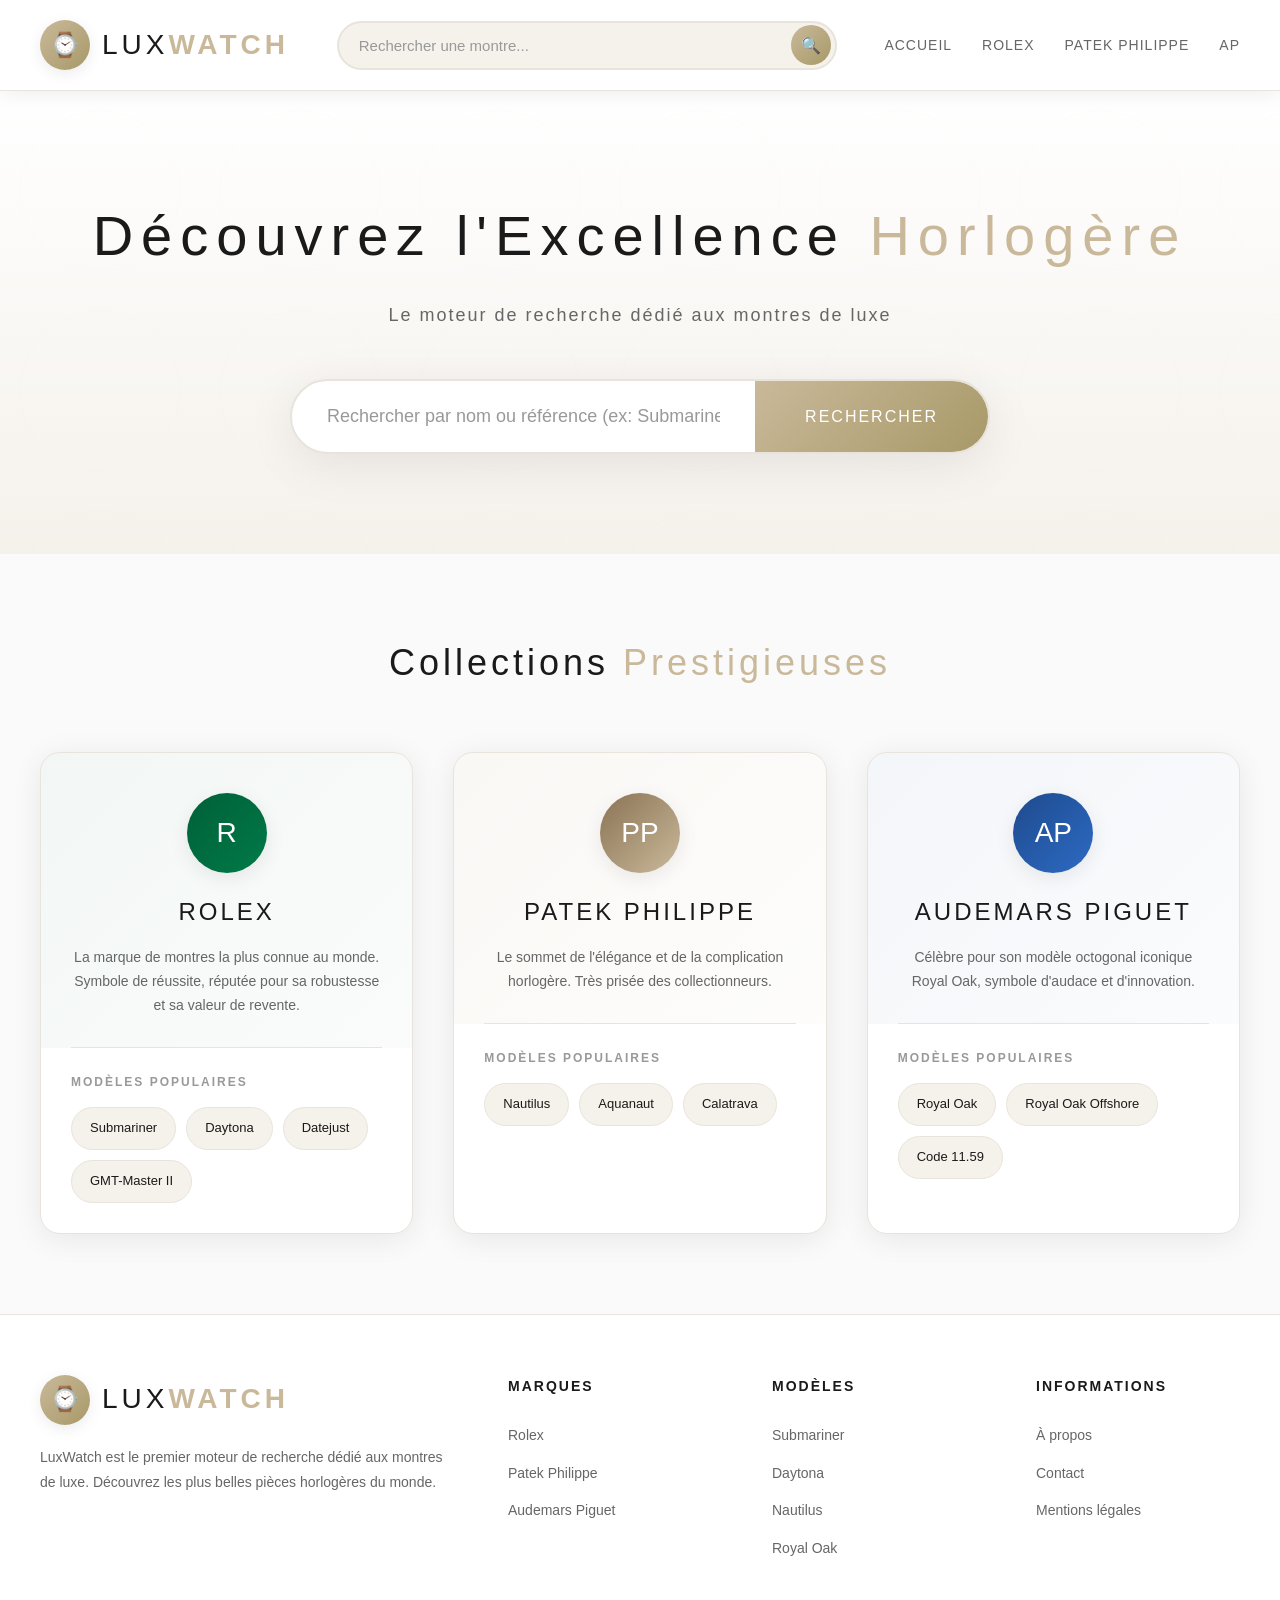
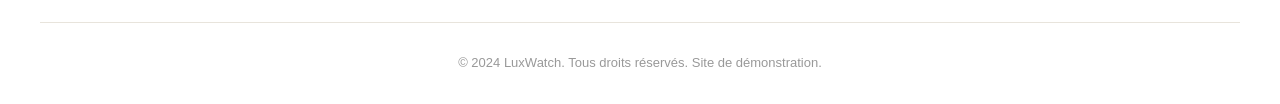
==== index.html @ 504e8de2 "Add files via upload" ====
<!DOCTYPE html>
<html lang="fr">
<head>
    <meta charset="UTF-8">
    <meta name="viewport" content="width=device-width, initial-scale=1.0">
    <meta name="apple-mobile-web-app-capable" content="yes">
    <meta name="apple-mobile-web-app-status-bar-style" content="default">
    <meta name="apple-mobile-web-app-title" content="LuxWatch">
    <meta name="theme-color" content="#FAFAFA">
    <link rel="manifest" href="manifest.json">
    <title>LuxWatch - Moteur de Recherche de Montres de Luxe</title>
    <link rel="stylesheet" href="css/style.css">
    <link rel="icon" href="data:image/svg+xml,<svg xmlns='http://www.w3.org/2000/svg' viewBox='0 0 100 100'><text y='.9em' font-size='90'>⌚</text></svg>">
</head>
<body>
    <header>
        <a href="index.html" class="logo">
            <div class="logo-icon">⌚</div>
            <div class="logo-text">LUX<span>WATCH</span></div>
        </a>
        
        <div class="header-search">
            <input type="text" placeholder="Rechercher une montre...">
            <button>🔍</button>
            <div class="search-suggestions"></div>
        </div>
        
        <nav class="nav-links">
            <a href="index.html">Accueil</a>
            <a href="search.html?q=rolex">Rolex</a>
            <a href="search.html?q=patek">Patek Philippe</a>
            <a href="search.html?q=audemars">AP</a>
        </nav>
    </header>

    <!-- Hero Section -->
    <section class="hero">
        <div class="hero-content">
            <h1>Découvrez l'Excellence <span>Horlogère</span></h1>
            <p>Le moteur de recherche dédié aux montres de luxe</p>
            
            <div class="search-container">
                <div class="search-box">
                    <input type="text" placeholder="Rechercher par nom ou référence (ex: Submariner, 116500LN...)">
                    <button>RECHERCHER</button>
                </div>
                <div class="search-suggestions"></div>
            </div>
        </div>
    </section>

    <section class="categories">
        <h2>Collections <span>Prestigieuses</span></h2>
        
        <div class="categories-grid">
            <!-- Rolex -->
            <div class="category-card rolex-card" data-brand="Rolex">
                <div class="category-header">
                    <div class="category-logo">R</div>
                    <h3>ROLEX</h3>
                    <p>La marque de montres la plus connue au monde. Symbole de réussite, réputée pour sa robustesse et sa valeur de revente.</p>
                </div>
                <div class="category-watches">
                    <h4>Modèles Populaires</h4>
                    <div class="watch-tags">
                        <span class="watch-tag">Submariner</span>
                        <span class="watch-tag">Daytona</span>
                        <span class="watch-tag">Datejust</span>
                        <span class="watch-tag">GMT-Master II</span>
                    </div>
                </div>
            </div>

            <div class="category-card patek-card" data-brand="Patek Philippe">
                <div class="category-header">
                    <div class="category-logo">PP</div>
                    <h3>PATEK PHILIPPE</h3>
                    <p>Le sommet de l'élégance et de la complication horlogère. Très prisée des collectionneurs.</p>
                </div>
                <div class="category-watches">
                    <h4>Modèles Populaires</h4>
                    <div class="watch-tags">
                        <span class="watch-tag">Nautilus</span>
                        <span class="watch-tag">Aquanaut</span>
                        <span class="watch-tag">Calatrava</span>
                    </div>
                </div>
            </div>

            <div class="category-card ap-card" data-brand="Audemars Piguet">
                <div class="category-header">
                    <div class="category-logo">AP</div>
                    <h3>AUDEMARS PIGUET</h3>
                    <p>Célèbre pour son modèle octogonal iconique Royal Oak, symbole d'audace et d'innovation.</p>
                </div>
                <div class="category-watches">
                    <h4>Modèles Populaires</h4>
                    <div class="watch-tags">
                        <span class="watch-tag">Royal Oak</span>
                        <span class="watch-tag">Royal Oak Offshore</span>
                        <span class="watch-tag">Code 11.59</span>
                    </div>
                </div>
            </div>
        </div>
    </section>

    <footer>
        <div class="footer-content">
            <div class="footer-brand">
                <div class="logo">
                    <div class="logo-icon">⌚</div>
                    <div class="logo-text">LUX<span>WATCH</span></div>
                </div>
                <p>LuxWatch est le premier moteur de recherche dédié aux montres de luxe. Découvrez les plus belles pièces horlogères du monde.</p>
            </div>
            
            <div class="footer-column">
                <h4>Marques</h4>
                <ul>
                    <li><a href="search.html?q=rolex">Rolex</a></li>
                    <li><a href="search.html?q=patek">Patek Philippe</a></li>
                    <li><a href="search.html?q=audemars">Audemars Piguet</a></li>
                </ul>
            </div>
            
            <div class="footer-column">
                <h4>Modèles</h4>
                <ul>
                    <li><a href="search.html?q=submariner">Submariner</a></li>
                    <li><a href="search.html?q=daytona">Daytona</a></li>
                    <li><a href="search.html?q=nautilus">Nautilus</a></li>
                    <li><a href="search.html?q=royal oak">Royal Oak</a></li>
                </ul>
            </div>
            
            <div class="footer-column">
                <h4>Informations</h4>
                <ul>
                    <li><a href="#">À propos</a></li>
                    <li><a href="#">Contact</a></li>
                    <li><a href="#">Mentions légales</a></li>
                </ul>
            </div>
        </div>
        
        <div class="footer-bottom">
            <p>&copy; 2024 LuxWatch. Tous droits réservés. Site de démonstration.</p>
        </div>
    </footer>

    <script src="js/data.js"></script>
    <script src="js/app.js"></script>
</body>
</html>
---- css/style.css ----
:root {
    --bg-primary: #FAFAFA;
    --bg-secondary: #FFFFFF;
    --bg-tertiary: #F5F1EB;
    --text-primary: #1A1A1A;
    --text-secondary: #666666;
    --text-muted: #999999;
    --accent-primary: #C9B99A;
    --accent-secondary: #A89968;
    --accent-gold: #B8A164;
    --border-color: #E8E4DC;
    --shadow-color: rgba(0, 0, 0, 0.08);
    --shadow-hover: rgba(0, 0, 0, 0.12);
    
    --rolex-green: #006039;
    --rolex-green-light: #007a48;
    --rolex-gold: #A37E2C;
    --rolex-white: #FFFFFF;
    
    --patek-beige: #C9B99A;
    --patek-beige-light: #E8E0D0;
    --patek-brown: #8B7355;
    --patek-white: #FDFBF7;
    
    --ap-blue: #1E4A8D;
    --ap-blue-light: #2D6BC4;
    --ap-navy: #0D2E5C;
    --ap-white: #FFFFFF;
}

body.theme-rolex {
    --accent-primary: var(--rolex-green);
    --accent-secondary: var(--rolex-green-light);
    --accent-gold: var(--rolex-gold);
    --bg-tertiary: #E8F5E9;
    --border-color: #C8E6C9;
}

body.theme-patek {
    --accent-primary: var(--patek-brown);
    --accent-secondary: var(--patek-beige);
    --accent-gold: var(--patek-beige);
    --bg-tertiary: var(--patek-beige-light);
    --border-color: #DDD5C5;
}

body.theme-ap {
    --accent-primary: var(--ap-blue);
    --accent-secondary: var(--ap-blue-light);
    --accent-gold: var(--ap-blue);
    --bg-tertiary: #E3EBF6;
    --border-color: #B8CEE8;
}

* {
    margin: 0;
    padding: 0;
    box-sizing: border-box;
}

html {
    scroll-behavior: smooth;
}

body {
    font-family: 'Segoe UI', Tahoma, Geneva, Verdana, sans-serif;
    background-color: var(--bg-primary);
    color: var(--text-primary);
    line-height: 1.6;
    min-height: 100vh;
    transition: all 0.3s ease;
}

a {
    text-decoration: none;
    color: inherit;
}

::-webkit-scrollbar {
    width: 8px;
    height: 8px;
}

::-webkit-scrollbar-track {
    background: var(--bg-tertiary);
}

::-webkit-scrollbar-thumb {
    background: var(--accent-primary);
    border-radius: 4px;
}

::-webkit-scrollbar-thumb:hover {
    background: var(--accent-secondary);
}


header {
    background: var(--bg-secondary);
    padding: 20px 40px;
    display: flex;
    justify-content: space-between;
    align-items: center;
    border-bottom: 1px solid var(--border-color);
    position: sticky;
    top: 0;
    z-index: 100;
    box-shadow: 0 2px 20px var(--shadow-color);
}

.logo {
    display: flex;
    align-items: center;
    gap: 12px;
    cursor: pointer;
    transition: transform 0.3s ease;
}

.logo:hover {
    transform: scale(1.02);
}

.logo-icon {
    width: 50px;
    height: 50px;
    background: linear-gradient(135deg, var(--accent-primary), var(--accent-secondary));
    border-radius: 50%;
    display: flex;
    align-items: center;
    justify-content: center;
    font-size: 24px;
    box-shadow: 0 4px 15px var(--shadow-color);
}

.logo-text {
    font-size: 28px;
    font-weight: 300;
    letter-spacing: 4px;
    color: var(--text-primary);
}

.logo-text span {
    font-weight: 600;
    color: var(--accent-primary);
}

.header-search {
    flex: 1;
    max-width: 500px;
    margin: 0 40px;
    position: relative;
}

.header-search input {
    width: 100%;
    padding: 14px 50px 14px 20px;
    background: var(--bg-tertiary);
    border: 2px solid var(--border-color);
    border-radius: 30px;
    color: var(--text-primary);
    font-size: 15px;
    transition: all 0.3s ease;
}

.header-search input:focus {
    outline: none;
    border-color: var(--accent-primary);
    background: var(--bg-secondary);
    box-shadow: 0 0 0 4px rgba(201, 185, 154, 0.2);
}

.header-search input::placeholder {
    color: var(--text-muted);
}

.header-search button {
    position: absolute;
    right: 6px;
    top: 50%;
    transform: translateY(-50%);
    background: linear-gradient(135deg, var(--accent-primary), var(--accent-secondary));
    border: none;
    width: 40px;
    height: 40px;
    border-radius: 50%;
    cursor: pointer;
    display: flex;
    align-items: center;
    justify-content: center;
    transition: all 0.3s ease;
    color: white;
    font-size: 16px;
}

.header-search button:hover {
    transform: translateY(-50%) scale(1.1);
    box-shadow: 0 4px 15px var(--shadow-hover);
}

.nav-links {
    display: flex;
    gap: 30px;
}

.nav-links a {
    color: var(--text-secondary);
    font-size: 14px;
    letter-spacing: 1px;
    text-transform: uppercase;
    transition: color 0.3s ease;
    position: relative;
}

.nav-links a::after {
    content: '';
    position: absolute;
    bottom: -5px;
    left: 0;
    width: 0;
    height: 2px;
    background: var(--accent-primary);
    transition: width 0.3s ease;
}

.nav-links a:hover {
    color: var(--accent-primary);
}

.nav-links a:hover::after {
    width: 100%;
}


.hero {
    text-align: center;
    padding: 100px 20px;
    background: linear-gradient(180deg, var(--bg-secondary) 0%, var(--bg-tertiary) 100%);
    position: relative;
    overflow: hidden;
}

.hero::before {
    content: '';
    position: absolute;
    top: 0;
    left: 0;
    right: 0;
    bottom: 0;
    background: url('data:image/svg+xml,<svg xmlns="http://www.w3.org/2000/svg" viewBox="0 0 100 100"><circle cx="50" cy="50" r="40" fill="none" stroke="%23C9B99A" stroke-width="0.5" opacity="0.1"/></svg>');
    background-size: 200px;
    opacity: 0.3;
}

.hero-content {
    position: relative;
    z-index: 1;
}

.hero h1 {
    font-size: 56px;
    font-weight: 200;
    letter-spacing: 8px;
    margin-bottom: 20px;
    color: var(--text-primary);
}

.hero h1 span {
    font-weight: 500;
    color: var(--accent-primary);
}

.hero p {
    font-size: 18px;
    color: var(--text-secondary);
    margin-bottom: 50px;
    letter-spacing: 2px;
}

.search-container {
    max-width: 700px;
    margin: 0 auto;
    position: relative;
}

.search-box {
    display: flex;
    background: var(--bg-secondary);
    border-radius: 60px;
    overflow: hidden;
    box-shadow: 0 10px 50px var(--shadow-color);
    border: 2px solid var(--border-color);
    transition: all 0.3s ease;
}

.search-box:focus-within {
    border-color: var(--accent-primary);
    box-shadow: 0 15px 60px var(--shadow-hover);
}

.search-box input {
    flex: 1;
    padding: 25px 35px;
    border: none;
    background: transparent;
    font-size: 18px;
    color: var(--text-primary);
}

.search-box input:focus {
    outline: none;
}

.search-box input::placeholder {
    color: var(--text-muted);
}

.search-box button {
    padding: 25px 50px;
    background: linear-gradient(135deg, var(--accent-primary), var(--accent-secondary));
    border: none;
    color: white;
    font-size: 16px;
    letter-spacing: 2px;
    cursor: pointer;
    transition: all 0.3s ease;
    text-transform: uppercase;
    font-weight: 500;
}

.search-box button:hover {
    background: linear-gradient(135deg, var(--accent-secondary), var(--accent-primary));
    padding-right: 60px;
}

.search-suggestions {
    position: absolute;
    top: 100%;
    left: 0;
    right: 0;
    background: var(--bg-secondary);
    border-radius: 20px;
    margin-top: 10px;
    box-shadow: 0 15px 50px var(--shadow-hover);
    border: 1px solid var(--border-color);
    max-height: 400px;
    overflow-y: auto;
    z-index: 1000;
    display: none;
}

.search-suggestions.active {
    display: block;
    animation: slideDown 0.3s ease;
}

@keyframes slideDown {
    from {
        opacity: 0;
        transform: translateY(-10px);
    }
    to {
        opacity: 1;
        transform: translateY(0);
    }
}

.suggestion-item {
    padding: 18px 30px;
    cursor: pointer;
    display: flex;
    align-items: center;
    gap: 20px;
    border-bottom: 1px solid var(--border-color);
    transition: all 0.2s ease;
}

.suggestion-item:last-child {
    border-bottom: none;
}

.suggestion-item:hover,
.suggestion-item.active {
    background: var(--bg-tertiary);
}

.suggestion-item img {
    width: 50px;
    height: 50px;
    object-fit: cover;
    border-radius: 10px;
    background: var(--bg-tertiary);
}

.suggestion-info {
    flex: 1;
}

.suggestion-info .brand {
    font-size: 12px;
    color: var(--accent-primary);
    text-transform: uppercase;
    letter-spacing: 1px;
}

.suggestion-info .name {
    font-size: 16px;
    color: var(--text-primary);
    font-weight: 500;
}

.suggestion-info .reference {
    font-size: 13px;
    color: var(--text-muted);
}

.suggestion-info .name mark {
    background: transparent;
    color: var(--accent-primary);
    font-weight: 600;
}

.categories {
    padding: 80px 40px;
    background: var(--bg-primary);
}

.categories h2 {
    text-align: center;
    font-size: 36px;
    font-weight: 300;
    letter-spacing: 4px;
    margin-bottom: 60px;
    color: var(--text-primary);
}

.categories h2 span {
    color: var(--accent-primary);
    font-weight: 500;
}

.categories-grid {
    display: grid;
    grid-template-columns: repeat(3, 1fr);
    gap: 40px;
    max-width: 1400px;
    margin: 0 auto;
}

.category-card {
    background: var(--bg-secondary);
    border-radius: 20px;
    overflow: hidden;
    transition: all 0.4s ease;
    cursor: pointer;
    border: 1px solid var(--border-color);
    box-shadow: 0 5px 30px var(--shadow-color);
}

.category-card:hover {
    transform: translateY(-10px);
    box-shadow: 0 20px 60px var(--shadow-hover);
}


.category-card.rolex-card:hover {
    border-color: var(--rolex-green);
    box-shadow: 0 20px 60px rgba(0, 96, 57, 0.15);
}

.category-card.patek-card:hover {
    border-color: var(--patek-beige);
    box-shadow: 0 20px 60px rgba(201, 185, 154, 0.2);
}

.category-card.ap-card:hover {
    border-color: var(--ap-blue);
    box-shadow: 0 20px 60px rgba(30, 74, 141, 0.15);
}

.category-header {
    padding: 40px 30px 30px;
    text-align: center;
    position: relative;
}

.category-header::after {
    content: '';
    position: absolute;
    bottom: 0;
    left: 30px;
    right: 30px;
    height: 1px;
    background: var(--border-color);
}


.rolex-card .category-header {
    background: linear-gradient(135deg, rgba(0, 96, 57, 0.05) 0%, rgba(0, 96, 57, 0.02) 100%);
}

.patek-card .category-header {
    background: linear-gradient(135deg, rgba(201, 185, 154, 0.1) 0%, rgba(201, 185, 154, 0.03) 100%);
}

.ap-card .category-header {
    background: linear-gradient(135deg, rgba(30, 74, 141, 0.05) 0%, rgba(30, 74, 141, 0.02) 100%);
}

.category-logo {
    width: 80px;
    height: 80px;
    margin: 0 auto 20px;
    border-radius: 50%;
    display: flex;
    align-items: center;
    justify-content: center;
    font-size: 28px;
    font-weight: 300;
    box-shadow: 0 5px 20px var(--shadow-color);
}

.rolex-card .category-logo {
    background: linear-gradient(135deg, var(--rolex-green), var(--rolex-green-light));
    color: white;
}

.patek-card .category-logo {
    background: linear-gradient(135deg, var(--patek-brown), var(--patek-beige));
    color: white;
}

.ap-card .category-logo {
    background: linear-gradient(135deg, var(--ap-blue), var(--ap-blue-light));
    color: white;
}

.category-header h3 {
    font-size: 24px;
    font-weight: 400;
    letter-spacing: 3px;
    margin-bottom: 15px;
    color: var(--text-primary);
}

.category-header p {
    font-size: 14px;
    color: var(--text-secondary);
    line-height: 1.7;
}

.category-watches {
    padding: 25px 30px 30px;
}

.category-watches h4 {
    font-size: 12px;
    color: var(--text-muted);
    text-transform: uppercase;
    letter-spacing: 2px;
    margin-bottom: 15px;
}

.watch-tags {
    display: flex;
    flex-wrap: wrap;
    gap: 10px;
}

.watch-tag {
    padding: 10px 18px;
    background: var(--bg-tertiary);
    border-radius: 25px;
    font-size: 13px;
    color: var(--text-primary);
    transition: all 0.3s ease;
    border: 1px solid var(--border-color);
}

.rolex-card .watch-tag:hover {
    background: var(--rolex-green);
    color: white;
    border-color: var(--rolex-green);
}

.patek-card .watch-tag:hover {
    background: var(--patek-brown);
    color: white;
    border-color: var(--patek-brown);
}

.ap-card .watch-tag:hover {
    background: var(--ap-blue);
    color: white;
    border-color: var(--ap-blue);
}


.search-page {
    min-height: calc(100vh - 90px);
    display: flex;
}

.results-sidebar {
    width: 380px;
    background: var(--bg-secondary);
    border-right: 1px solid var(--border-color);
    display: flex;
    flex-direction: column;
    height: calc(100vh - 90px);
    position: sticky;
    top: 90px;
}

.results-header {
    padding: 25px 30px;
    border-bottom: 1px solid var(--border-color);
    background: var(--bg-tertiary);
}

.results-header h2 {
    font-size: 14px;
    text-transform: uppercase;
    letter-spacing: 2px;
    color: var(--text-muted);
    margin-bottom: 5px;
}

.results-header span {
    font-size: 24px;
    color: var(--accent-primary);
    font-weight: 600;
}

.results-list {
    flex: 1;
    overflow-y: auto;
    padding: 15px;
}

.result-item {
    display: flex;
    align-items: center;
    gap: 18px;
    padding: 18px;
    border-radius: 15px;
    cursor: pointer;
    transition: all 0.3s ease;
    margin-bottom: 10px;
    border: 1px solid transparent;
    background: var(--bg-secondary);
}

.result-item:hover {
    background: var(--bg-tertiary);
    border-color: var(--border-color);
}

.result-item.active {
    background: var(--bg-tertiary);
    border-color: var(--accent-primary);
    box-shadow: 0 5px 20px var(--shadow-color);
}

.result-item.active.rolex-item {
    border-color: var(--rolex-green);
    background: rgba(0, 96, 57, 0.05);
}

.result-item.active.patek-item {
    border-color: var(--patek-beige);
    background: rgba(201, 185, 154, 0.1);
}

.result-item.active.ap-item {
    border-color: var(--ap-blue);
    background: rgba(30, 74, 141, 0.05);
}

.result-item img {
    width: 65px;
    height: 65px;
    object-fit: cover;
    border-radius: 12px;
    background: var(--bg-tertiary);
    border: 1px solid var(--border-color);
}

.result-info {
    flex: 1;
}

.result-info .brand {
    font-size: 11px;
    text-transform: uppercase;
    letter-spacing: 1.5px;
    margin-bottom: 4px;
}

.result-info .brand.rolex-brand { color: var(--rolex-green); }
.result-info .brand.patek-brand { color: var(--patek-brown); }
.result-info .brand.ap-brand { color: var(--ap-blue); }

.result-info .name {
    font-size: 16px;
    color: var(--text-primary);
    font-weight: 500;
    margin-bottom: 3px;
}

.result-info .reference {
    font-size: 13px;
    color: var(--text-muted);
}

.result-arrow {
    color: var(--text-muted);
    font-size: 18px;
    transition: all 0.3s ease;
}

.result-item:hover .result-arrow,
.result-item.active .result-arrow {
    color: var(--accent-primary);
    transform: translateX(5px);
}

.detail-panel {
    flex: 1;
    padding: 40px;
    background: var(--bg-primary);
    overflow-y: auto;
    height: calc(100vh - 90px);
}

.detail-placeholder {
    height: 100%;
    display: flex;
    flex-direction: column;
    align-items: center;
    justify-content: center;
    color: var(--text-muted);
}

.detail-placeholder .icon {
    font-size: 80px;
    margin-bottom: 30px;
    opacity: 0.3;
}

.detail-placeholder p {
    font-size: 18px;
    letter-spacing: 2px;
}

.watch-detail {
    max-width: 900px;
    margin: 0 auto;
}

.watch-detail-header {
    display: flex;
    gap: 40px;
    margin-bottom: 40px;
    padding: 30px;
    background: var(--bg-secondary);
    border-radius: 20px;
    border: 1px solid var(--border-color);
    box-shadow: 0 5px 30px var(--shadow-color);
}

.watch-detail-image {
    width: 200px;
    height: 200px;
    border-radius: 15px;
    object-fit: cover;
    background: var(--bg-tertiary);
    border: 1px solid var(--border-color);
}

.watch-detail-info {
    flex: 1;
    display: flex;
    flex-direction: column;
    justify-content: center;
}

.watch-detail-info .brand {
    font-size: 14px;
    text-transform: uppercase;
    letter-spacing: 3px;
    margin-bottom: 10px;
}

.watch-detail-info .brand.rolex-brand { color: var(--rolex-green); }
.watch-detail-info .brand.patek-brand { color: var(--patek-brown); }
.watch-detail-info .brand.ap-brand { color: var(--ap-blue); }

.watch-detail-info h1 {
    font-size: 32px;
    font-weight: 400;
    color: var(--text-primary);
    margin-bottom: 10px;
}

.watch-detail-info .reference {
    font-size: 16px;
    color: var(--text-muted);
    margin-bottom: 20px;
}

.watch-specs-mini {
    display: flex;
    gap: 25px;
}

.spec-item {
    text-align: center;
    padding: 15px 20px;
    background: var(--bg-tertiary);
    border-radius: 12px;
    border: 1px solid var(--border-color);
}

.spec-item .label {
    font-size: 10px;
    text-transform: uppercase;
    letter-spacing: 1px;
    color: var(--text-muted);
    margin-bottom: 5px;
}

.spec-item .value {
    font-size: 14px;
    color: var(--text-primary);
    font-weight: 500;
}

.pdf-section {
    margin-top: 30px;
}

.pdf-container {
    background: var(--bg-secondary);
    border-radius: 20px;
    overflow: hidden;
    border: 1px solid var(--border-color);
    box-shadow: 0 10px 40px var(--shadow-color);
    position: relative;
}

.pdf-container.blurred .pdf-content {
    filter: blur(8px);
    pointer-events: none;
    user-select: none;
}

.pdf-header {
    display: flex;
    align-items: center;
    gap: 15px;
    padding: 20px 25px;
    background: var(--bg-tertiary);
    border-bottom: 1px solid var(--border-color);
}

.pdf-icon {
    width: 45px;
    height: 45px;
    background: linear-gradient(135deg, #E74C3C, #C0392B);
    border-radius: 10px;
    display: flex;
    align-items: center;
    justify-content: center;
    color: white;
    font-size: 20px;
    font-weight: bold;
}

.pdf-info h3 {
    font-size: 16px;
    color: var(--text-primary);
    font-weight: 500;
}

.pdf-info p {
    font-size: 13px;
    color: var(--text-muted);
}

.pdf-content {
    min-height: 600px;
    transition: filter 0.5s ease;
}

.pdf-content iframe {
    width: 100%;
    height: 600px;
    border: none;
    display: block;
}

.pdf-placeholder {
    display: flex;
    flex-direction: column;
    align-items: center;
    justify-content: center;
    min-height: 400px;
    color: var(--text-muted);
    background: var(--bg-tertiary);
}

.pdf-placeholder .icon {
    font-size: 60px;
    margin-bottom: 20px;
    opacity: 0.4;
}

.pdf-placeholder p {
    font-size: 16px;
}

.payment-overlay {
    position: absolute;
    top: 0;
    left: 0;
    right: 0;
    bottom: 0;
    background: rgba(255, 255, 255, 0.95);
    display: flex;
    flex-direction: column;
    align-items: center;
    justify-content: center;
    z-index: 10;
    backdrop-filter: blur(5px);
}

.payment-overlay.hidden {
    display: none;
}

.payment-box {
    text-align: center;
    padding: 50px;
    background: var(--bg-secondary);
    border-radius: 20px;
    box-shadow: 0 20px 60px var(--shadow-hover);
    border: 1px solid var(--border-color);
}

.payment-box .lock-icon {
    font-size: 50px;
    margin-bottom: 25px;
}

.payment-box h3 {
    font-size: 22px;
    color: var(--text-primary);
    margin-bottom: 15px;
    font-weight: 400;
}

.payment-box p {
    color: var(--text-secondary);
    margin-bottom: 30px;
    font-size: 15px;
}

.pay-button {
    padding: 18px 50px;
    background: linear-gradient(135deg, var(--accent-primary), var(--accent-secondary));
    border: none;
    border-radius: 30px;
    color: white;
    font-size: 16px;
    font-weight: 600;
    letter-spacing: 2px;
    cursor: pointer;
    transition: all 0.3s ease;
    text-transform: uppercase;
}

.pay-button:hover {
    transform: scale(1.05);
    box-shadow: 0 10px 30px var(--shadow-hover);
}

.pay-button:disabled {
    opacity: 0.7;
    cursor: not-allowed;
}

.pay-button.processing {
    background: var(--text-muted);
}

.download-section {
    padding: 25px;
    background: var(--bg-tertiary);
    border-top: 1px solid var(--border-color);
    display: flex;
    justify-content: center;
}

.download-section.hidden {
    display: none;
}

.download-button {
    display: flex;
    align-items: center;
    gap: 12px;
    padding: 18px 40px;
    background: linear-gradient(135deg, var(--accent-primary), var(--accent-secondary));
    border: none;
    border-radius: 30px;
    color: white;
    font-size: 15px;
    font-weight: 500;
    letter-spacing: 1px;
    cursor: pointer;
    transition: all 0.3s ease;
    text-transform: uppercase;
}

.download-button:hover {
    transform: translateY(-3px);
    box-shadow: 0 10px 30px var(--shadow-hover);
}


.watch-page {
    padding: 50px 40px;
    max-width: 1200px;
    margin: 0 auto;
}

.watch-hero {
    display: grid;
    grid-template-columns: 1fr 1fr;
    gap: 60px;
    margin-bottom: 60px;
}

.watch-gallery {
    position: relative;
}

.watch-main-image {
    width: 100%;
    aspect-ratio: 1;
    object-fit: cover;
    border-radius: 20px;
    background: var(--bg-secondary);
    border: 1px solid var(--border-color);
    box-shadow: 0 10px 50px var(--shadow-color);
}

.watch-info-full {
    display: flex;
    flex-direction: column;
    justify-content: center;
}

.watch-info-full .brand {
    font-size: 14px;
    text-transform: uppercase;
    letter-spacing: 4px;
    margin-bottom: 15px;
}

.watch-info-full .brand.rolex-brand { color: var(--rolex-green); }
.watch-info-full .brand.patek-brand { color: var(--patek-brown); }
.watch-info-full .brand.ap-brand { color: var(--ap-blue); }

.watch-info-full h1 {
    font-size: 42px;
    font-weight: 300;
    color: var(--text-primary);
    margin-bottom: 10px;
}

.watch-info-full .reference {
    font-size: 18px;
    color: var(--text-muted);
    margin-bottom: 30px;
}

.watch-description {
    font-size: 16px;
    color: var(--text-secondary);
    line-height: 1.8;
    margin-bottom: 40px;
}

.specs-grid {
    display: grid;
    grid-template-columns: repeat(2, 1fr);
    gap: 20px;
}

.spec-card {
    padding: 25px;
    background: var(--bg-secondary);
    border-radius: 15px;
    border: 1px solid var(--border-color);
}

.spec-card .label {
    font-size: 11px;
    text-transform: uppercase;
    letter-spacing: 2px;
    color: var(--text-muted);
    margin-bottom: 8px;
}

.spec-card .value {
    font-size: 18px;
    color: var(--text-primary);
    font-weight: 500;
}

.similar-section {
    margin-top: 80px;
}

.similar-section h2 {
    font-size: 28px;
    font-weight: 300;
    color: var(--text-primary);
    margin-bottom: 40px;
    letter-spacing: 2px;
}

.similar-grid {
    display: grid;
    grid-template-columns: repeat(4, 1fr);
    gap: 30px;
}

.similar-card {
    background: var(--bg-secondary);
    border-radius: 15px;
    overflow: hidden;
    cursor: pointer;
    transition: all 0.3s ease;
    border: 1px solid var(--border-color);
}

.similar-card:hover {
    transform: translateY(-5px);
    box-shadow: 0 15px 40px var(--shadow-hover);
}

.similar-card img {
    width: 100%;
    aspect-ratio: 1;
    object-fit: cover;
    background: var(--bg-tertiary);
}

.similar-card-info {
    padding: 20px;
}

.similar-card-info .brand {
    font-size: 10px;
    text-transform: uppercase;
    letter-spacing: 1px;
    color: var(--accent-primary);
    margin-bottom: 5px;
}

.similar-card-info .name {
    font-size: 15px;
    color: var(--text-primary);
    font-weight: 500;
}


footer {
    background: var(--bg-secondary);
    padding: 60px 40px 30px;
    border-top: 1px solid var(--border-color);
}

.footer-content {
    max-width: 1200px;
    margin: 0 auto;
    display: grid;
    grid-template-columns: 2fr 1fr 1fr 1fr;
    gap: 60px;
    margin-bottom: 50px;
}

.footer-brand .logo {
    margin-bottom: 20px;
}

.footer-brand p {
    color: var(--text-secondary);
    font-size: 14px;
    line-height: 1.8;
}

.footer-column h4 {
    font-size: 14px;
    text-transform: uppercase;
    letter-spacing: 2px;
    color: var(--text-primary);
    margin-bottom: 25px;
}

.footer-column ul {
    list-style: none;
}

.footer-column ul li {
    margin-bottom: 12px;
}

.footer-column ul li a {
    color: var(--text-secondary);
    font-size: 14px;
    transition: color 0.3s ease;
}

.footer-column ul li a:hover {
    color: var(--accent-primary);
}

.footer-bottom {
    text-align: center;
    padding-top: 30px;
    border-top: 1px solid var(--border-color);
    color: var(--text-muted);
    font-size: 13px;
}


@media (max-width: 1200px) {
    .categories-grid {
        grid-template-columns: repeat(2, 1fr);
    }
    
    .similar-grid {
        grid-template-columns: repeat(3, 1fr);
    }
    
    .footer-content {
        grid-template-columns: repeat(2, 1fr);
    }
}

@media (max-width: 992px) {
    .search-page {
        flex-direction: column;
    }
    
    .results-sidebar {
        width: 100%;
        height: auto;
        max-height: 50vh;
        position: relative;
        top: 0;
    }
    
    .detail-panel {
        height: auto;
        min-height: 50vh;
    }
    
    .watch-hero {
        grid-template-columns: 1fr;
        gap: 40px;
    }
    
    .similar-grid {
        grid-template-columns: repeat(2, 1fr);
    }
}

@media (max-width: 768px) {
    header {
        padding: 15px 20px;
        flex-wrap: wrap;
        gap: 15px;
    }
    
    .header-search {
        order: 3;
        margin: 0;
        max-width: 100%;
        width: 100%;
    }
    
    .nav-links {
        display: none;
    }
    
    .hero {
        padding: 60px 20px;
    }
    
    .hero h1 {
        font-size: 36px;
        letter-spacing: 4px;
    }
    
    .search-box {
        flex-direction: column;
        border-radius: 20px;
    }
    
    .search-box input {
        padding: 20px;
        text-align: center;
    }
    
    .search-box button {
        padding: 20px;
        border-radius: 0 0 20px 20px;
    }
    
    .categories {
        padding: 50px 20px;
    }
    
    .categories-grid {
        grid-template-columns: 1fr;
    }
    
    .watch-detail-header {
        flex-direction: column;
        align-items: center;
        text-align: center;
    }
    
    .watch-specs-mini {
        justify-content: center;
    }
    
    .specs-grid {
        grid-template-columns: 1fr;
    }
    
    .similar-grid {
        grid-template-columns: 1fr;
    }
    
    .footer-content {
        grid-template-columns: 1fr;
        gap: 40px;
    }
    
    .detail-panel {
        padding: 20px;
    }
    
    .pdf-content iframe {
        height: 400px;
    }
}

@media (max-width: 480px) {
    .logo-text {
        font-size: 22px;
        letter-spacing: 2px;
    }
    
    .hero h1 {
        font-size: 28px;
    }
    
    .categories h2 {
        font-size: 24px;
    }
    
    .watch-detail-info h1 {
        font-size: 24px;
    }
    
    .payment-box {
        padding: 30px 20px;
        margin: 0 10px;
    }
}


@keyframes fadeIn {
    from { opacity: 0; }
    to { opacity: 1; }
}

@keyframes scaleIn {
    from { 
        opacity: 0; 
        transform: scale(0.95); 
    }
    to { 
        opacity: 1; 
        transform: scale(1); 
    }
}

.fade-in {
    animation: fadeIn 0.5s ease;
}

.scale-in {
    animation: scaleIn 0.4s ease;
}


.loading {
    position: relative;
    overflow: hidden;
}

.loading::after {
    content: '';
    position: absolute;
    top: 0;
    left: -100%;
    width: 100%;
    height: 100%;
    background: linear-gradient(
        90deg,
        transparent,
        rgba(201, 185, 154, 0.1),
        transparent
    );
    animation: shimmer 1.5s infinite;
}

@keyframes shimmer {
    to { left: 100%; }
}


.pdf-loading {
    display: flex;
    flex-direction: column;
    align-items: center;
    justify-content: center;
    padding: 60px 20px;
    background: var(--bg-secondary);
    border-radius: 12px;
    border: 1px solid var(--border-color);
}

.pdf-loading .spinner {
    width: 50px;
    height: 50px;
    border: 3px solid var(--border-color);
    border-top-color: var(--accent-primary);
    border-radius: 50%;
    animation: spin 1s linear infinite;
    margin-bottom: 20px;
}

@keyframes spin {
    to { transform: rotate(360deg); }
}

.pdf-loading p {
    color: var(--text-muted);
    font-size: 14px;
    letter-spacing: 1px;
}


.fake-document {
    background: white;
    border-radius: 8px;
    overflow: hidden;
    box-shadow: 0 4px 20px rgba(0, 0, 0, 0.1);
}

.fake-pdf-document {
    background: white;
}


.pdf-icon.rolex-pdf {
    background: linear-gradient(135deg, var(--rolex-green), #004d2d);
}

.pdf-icon.patek-pdf {
    background: linear-gradient(135deg, var(--patek-brown), #6B5344);
}

.pdf-icon.ap-pdf {
    background: linear-gradient(135deg, var(--ap-blue), #153a6b);
}

.download-section {
    margin-top: 20px;
    padding: 20px;
    background: var(--bg-secondary);
    border-radius: 12px;
    border: 1px solid var(--border-color);
    text-align: center;
}

.download-section.hidden {
    display: none;
}

.download-button {
    display: inline-flex;
    align-items: center;
    gap: 12px;
    padding: 16px 40px;
    background: linear-gradient(135deg, var(--accent-primary), var(--accent-secondary));
    color: white;
    border: none;
    border-radius: 8px;
    font-size: 16px;
    font-weight: 600;
    cursor: pointer;
    transition: all 0.3s ease;
    letter-spacing: 1px;
}

.download-button:hover {
    transform: translateY(-2px);
    box-shadow: 0 8px 25px rgba(201, 185, 154, 0.4);
}

.download-button span {
    font-size: 20px;
}
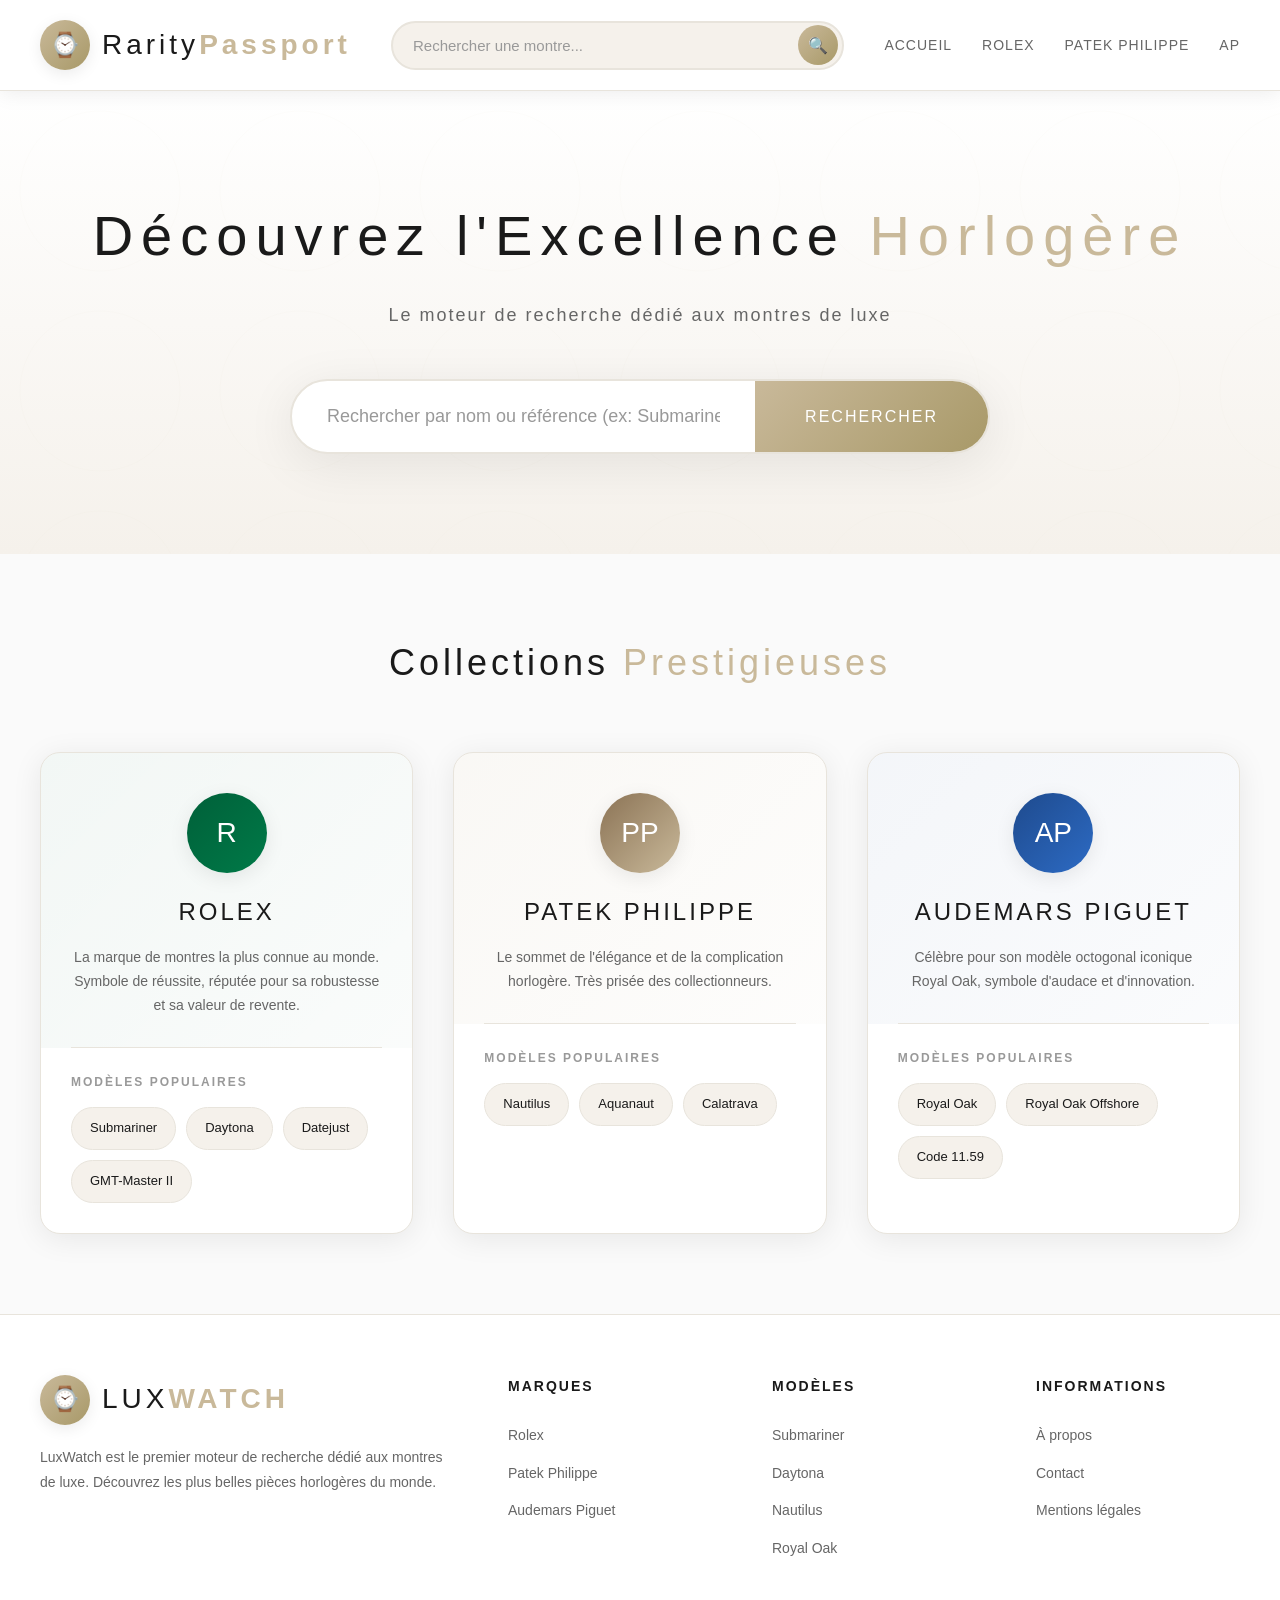
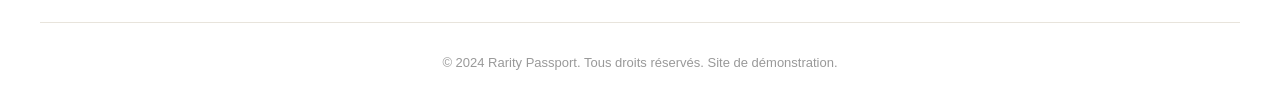
==== commit b1b738e0: "Update index.html" ====
--- a/index.html
+++ b/index.html
@@ -8,7 +8,7 @@
     <meta name="apple-mobile-web-app-title" content="LuxWatch">
     <meta name="theme-color" content="#FAFAFA">
     <link rel="manifest" href="manifest.json">
-    <title>LuxWatch - Moteur de Recherche de Montres de Luxe</title>
+    <title>Rarity Passport - Moteur de Recherche de Montres de Luxe</title>
     <link rel="stylesheet" href="css/style.css">
     <link rel="icon" href="data:image/svg+xml,<svg xmlns='http://www.w3.org/2000/svg' viewBox='0 0 100 100'><text y='.9em' font-size='90'>⌚</text></svg>">
 </head>
@@ -16,7 +16,7 @@
     <header>
         <a href="index.html" class="logo">
             <div class="logo-icon">⌚</div>
-            <div class="logo-text">LUX<span>WATCH</span></div>
+            <div class="logo-text">Rarity<span>Passport</span></div>
         </a>
         
         <div class="header-search">
@@ -145,7 +145,7 @@
         </div>
         
         <div class="footer-bottom">
-            <p>&copy; 2024 LuxWatch. Tous droits réservés. Site de démonstration.</p>
+            <p>&copy; 2024 Rarity Passport. Tous droits réservés. Site de démonstration.</p>
         </div>
     </footer>
 
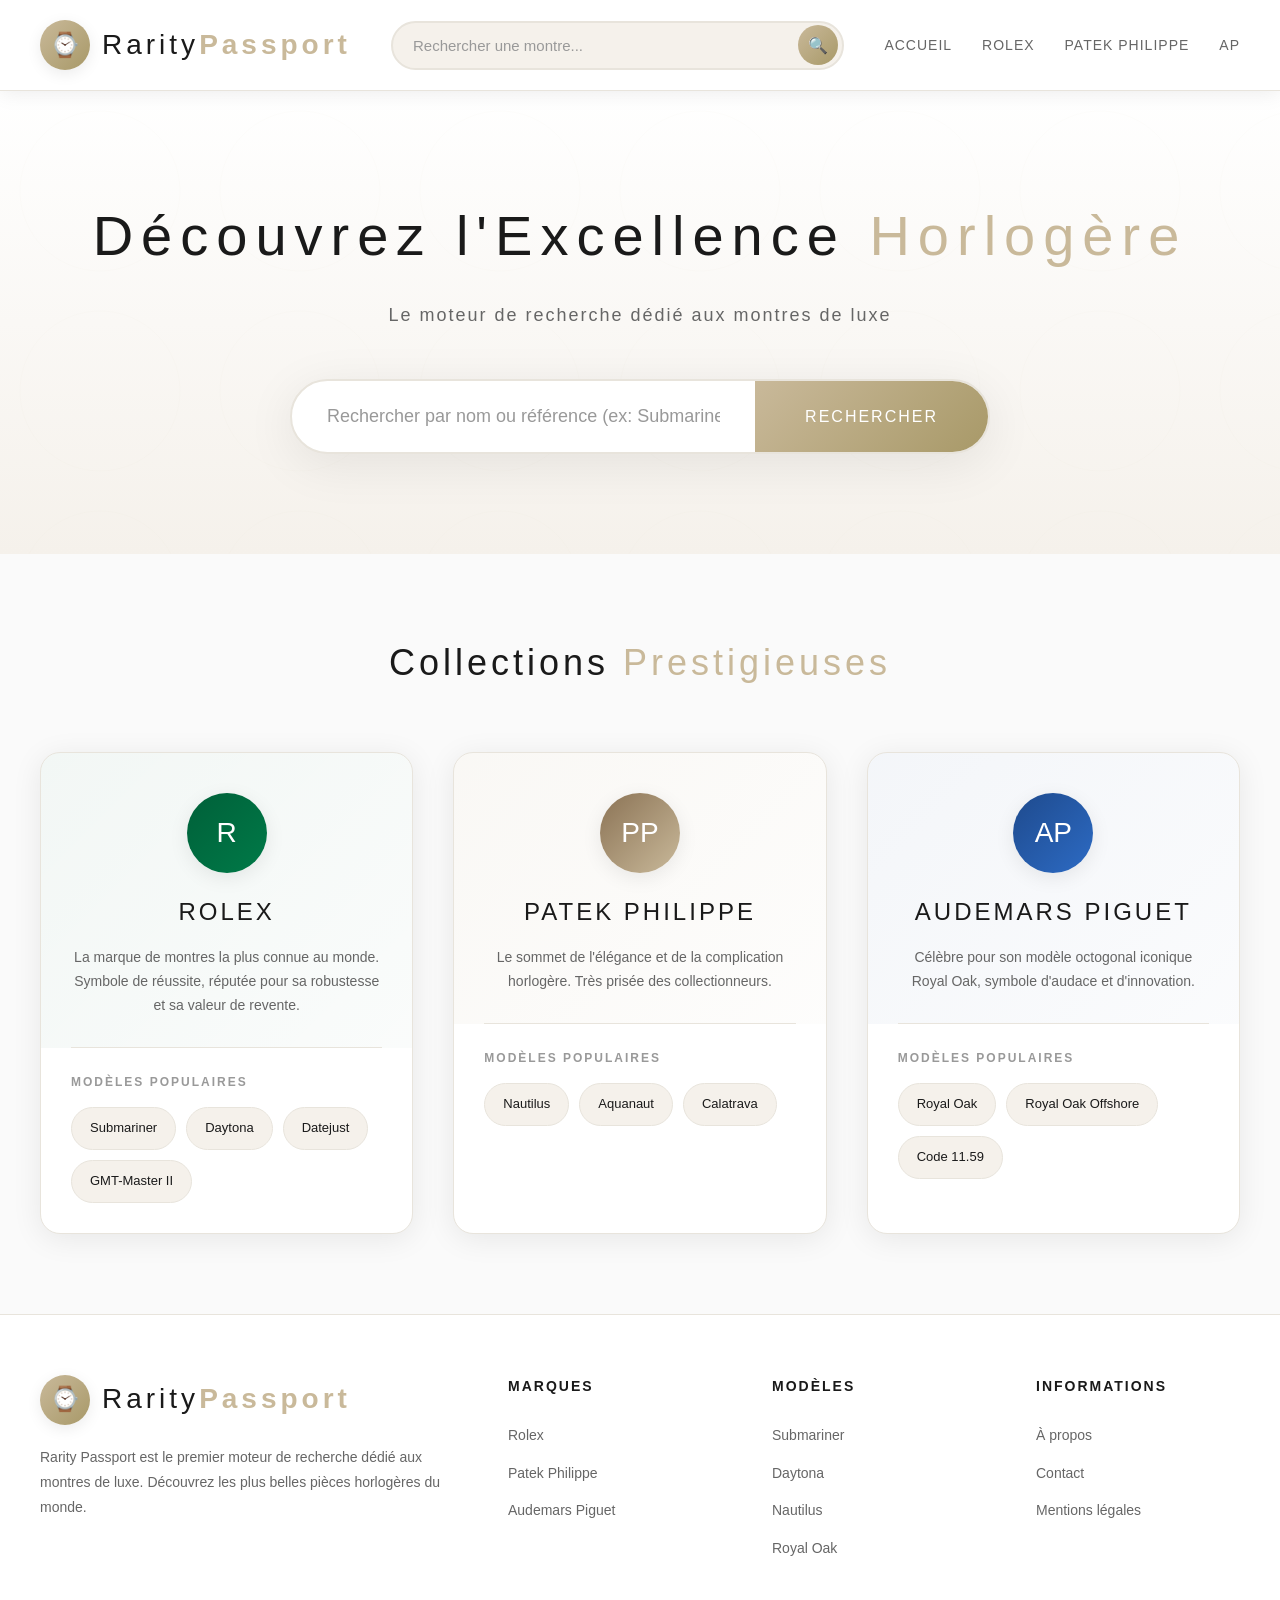
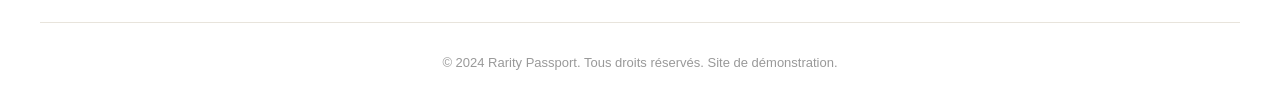
==== commit e9a3951a: "Update index.html" ====
--- a/index.html
+++ b/index.html
@@ -110,9 +110,9 @@
             <div class="footer-brand">
                 <div class="logo">
                     <div class="logo-icon">⌚</div>
-                    <div class="logo-text">LUX<span>WATCH</span></div>
+                    <div class="logo-text">Rarity<span>Passport</span></div>
                 </div>
-                <p>LuxWatch est le premier moteur de recherche dédié aux montres de luxe. Découvrez les plus belles pièces horlogères du monde.</p>
+                <p>Rarity Passport est le premier moteur de recherche dédié aux montres de luxe. Découvrez les plus belles pièces horlogères du monde.</p>
             </div>
             
             <div class="footer-column">
